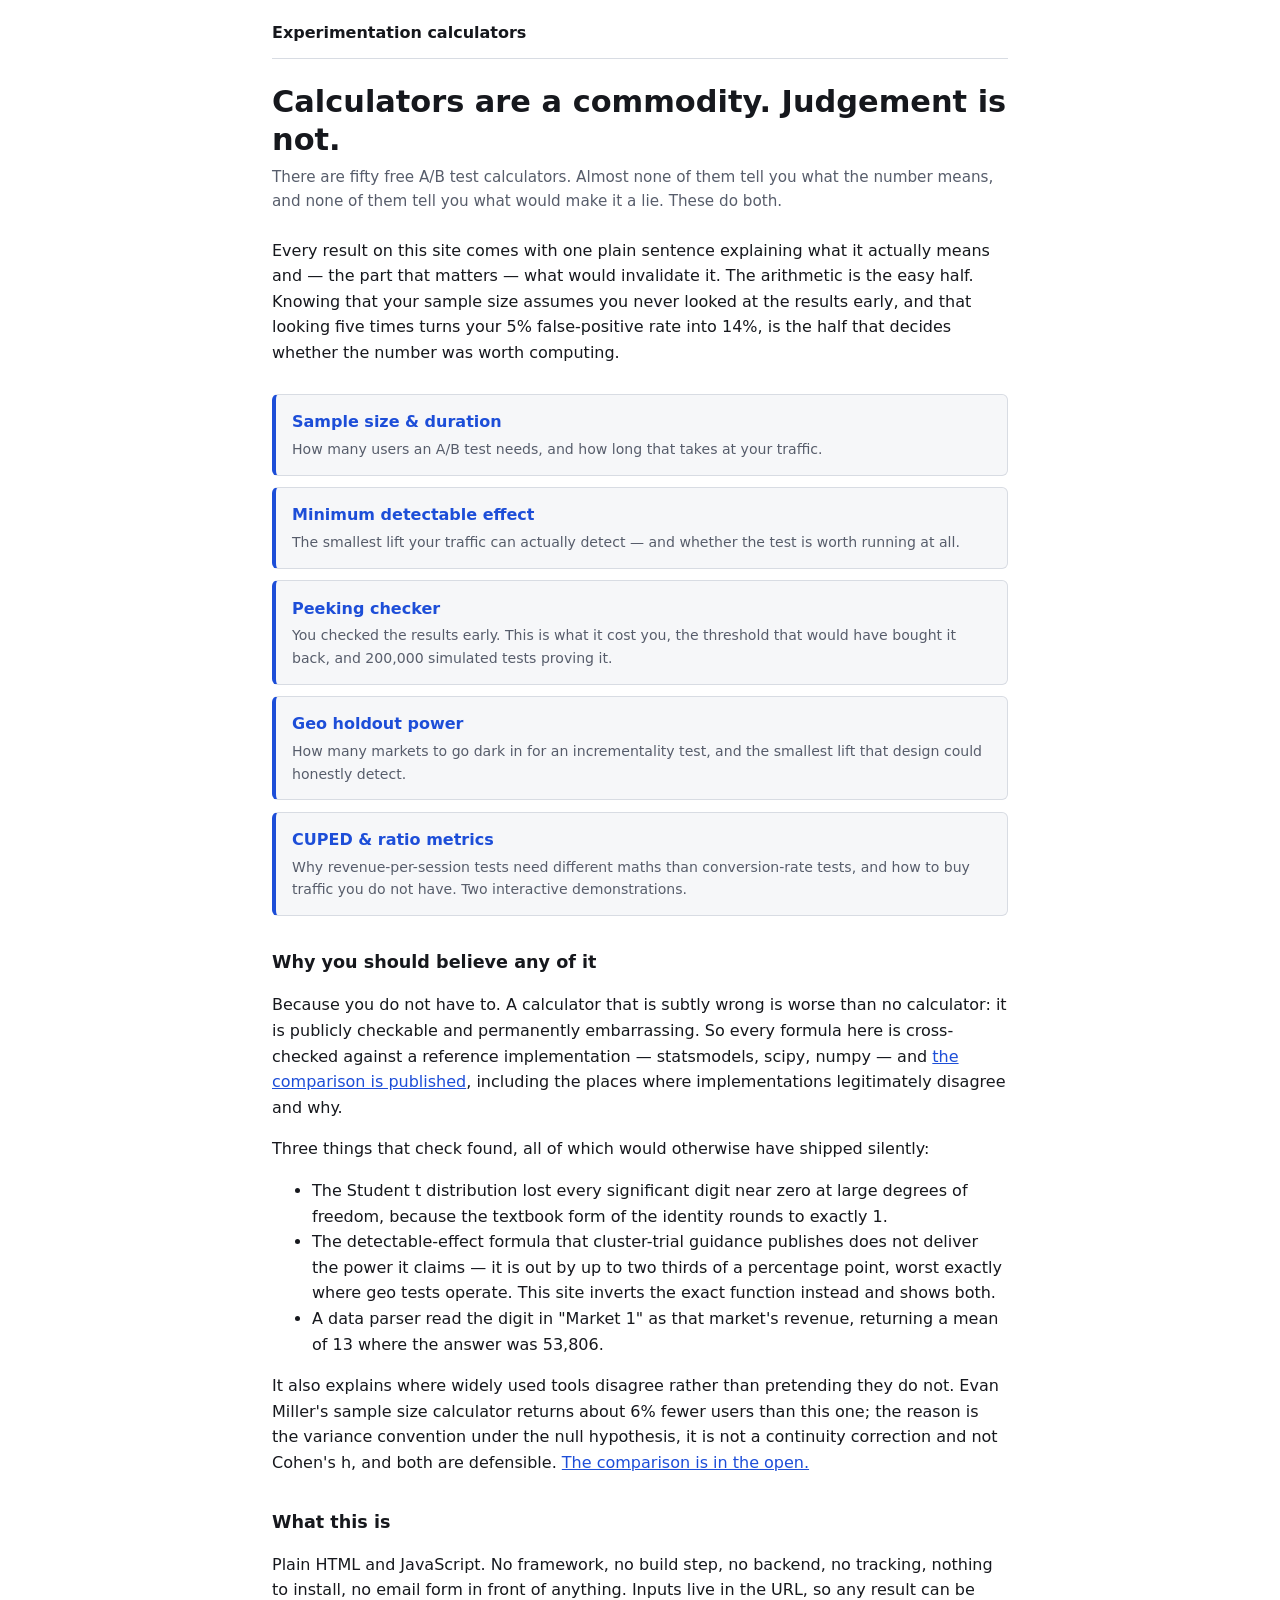
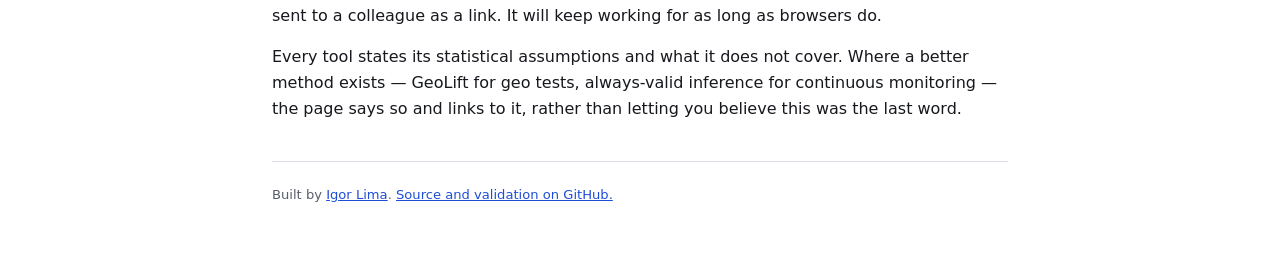
==== index.html @ 3aa063d5 "fix: correct the peeking figure, publish validation as a page, add link metadata Three defects an en" ====
<!DOCTYPE html>
<html lang="en">
<head>
<meta charset="utf-8">
<meta name="viewport" content="width=device-width, initial-scale=1">
<title>Experimentation calculators</title>
<meta name="description" content="Five free calculators for people who run A/B tests, each result paired with the caveat that would invalidate it. Every formula checked against a reference implementation, with the comparison published.">
<link rel="canonical" href="https://igorlima-py.github.io/experiment-calculators/">
<link rel="icon" href="./assets/favicon.svg" type="image/svg+xml">
<meta property="og:type" content="website">
<meta property="og:url" content="https://igorlima-py.github.io/experiment-calculators/">
<meta property="og:title" content="Experimentation calculators">
<meta property="og:description" content="Five free calculators for people who run A/B tests, each result paired with the caveat that would invalidate it. Every formula checked against a reference implementation, with the comparison published.">
<meta property="og:image" content="https://igorlima-py.github.io/experiment-calculators/assets/og/home.png">
<meta property="og:image:width" content="1200">
<meta property="og:image:height" content="630">
<meta name="twitter:card" content="summary_large_image">
<meta name="twitter:title" content="Experimentation calculators">
<meta name="twitter:description" content="Five free calculators for people who run A/B tests, each result paired with the caveat that would invalidate it. Every formula checked against a reference implementation, with the comparison published.">
<meta name="twitter:image" content="https://igorlima-py.github.io/experiment-calculators/assets/og/home.png">
<link rel="stylesheet" href="assets/style.css">
</head>
<body>
<div class="wrap">

<header class="site-header">
  <a class="home" href="index.html">Experimentation calculators</a>
</header>

<main>
  <h1>Calculators are a commodity. Judgement is not.</h1>

  <p class="tool-sub">There are fifty free A/B test calculators. Almost none of
  them tell you what the number means, and none of them tell you what would make
  it a lie. These do both.</p>

  <p>Every result on this site comes with one plain sentence explaining what it
  actually means and — the part that matters — what would invalidate it. The
  arithmetic is the easy half. Knowing that your sample size assumes you never
  looked at the results early, and that looking five times turns your 5%
  false-positive rate into 14%, is the half that decides whether the number was
  worth computing.</p>

  <nav class="tool-list">
    <a class="tool-card" href="tools/sample-size.html">
      <span class="tool-name">Sample size &amp; duration</span>
      <span class="tool-desc">How many users an A/B test needs, and how long
      that takes at your traffic.</span>
    </a>

    <a class="tool-card" href="tools/mde.html">
      <span class="tool-name">Minimum detectable effect</span>
      <span class="tool-desc">The smallest lift your traffic can actually
      detect — and whether the test is worth running at all.</span>
    </a>

    <a class="tool-card" href="tools/peeking.html">
      <span class="tool-name">Peeking checker</span>
      <span class="tool-desc">You checked the results early. This is what it
      cost you, the threshold that would have bought it back, and 200,000
      simulated tests proving it.</span>
    </a>

    <a class="tool-card" href="tools/geo-holdout.html">
      <span class="tool-name">Geo holdout power</span>
      <span class="tool-desc">How many markets to go dark in for an
      incrementality test, and the smallest lift that design could honestly
      detect.</span>
    </a>

    <a class="tool-card" href="tools/cuped.html">
      <span class="tool-name">CUPED &amp; ratio metrics</span>
      <span class="tool-desc">Why revenue-per-session tests need different
      maths than conversion-rate tests, and how to buy traffic you do not
      have. Two interactive demonstrations.</span>
    </a>
  </nav>

  <h2>Why you should believe any of it</h2>

  <p>Because you do not have to. A calculator that is subtly wrong is worse
  than no calculator: it is publicly checkable and permanently embarrassing.
  So every formula here is cross-checked against a reference implementation —
  statsmodels, scipy, numpy — and
  <a href="validation/index.html">the comparison is published</a>, including
  the places where implementations legitimately disagree and why.</p>

  <p>Three things that check found, all of which would otherwise have shipped
  silently:</p>

  <ul>
    <li>The Student t distribution lost every significant digit near zero at
    large degrees of freedom, because the textbook form of the identity rounds
    to exactly 1.</li>
    <li>The detectable-effect formula that cluster-trial guidance publishes does
    not deliver the power it claims — it is out by up to two thirds of a
    percentage point, worst exactly where geo tests operate. This site inverts
    the exact function instead and shows both.</li>
    <li>A data parser read the digit in "Market 1" as that market's revenue,
    returning a mean of 13 where the answer was 53,806.</li>
  </ul>

  <p>It also explains where widely used tools disagree rather than pretending
  they do not. Evan Miller's sample size calculator returns about 6% fewer
  users than this one; the reason is the variance convention under the null
  hypothesis, it is not a continuity correction and not Cohen's h, and both are
  defensible.
  <a href="validation/index.html">The comparison is in the open.</a></p>

  <h2>What this is</h2>

  <p>Plain HTML and JavaScript. No framework, no build step, no backend, no
  tracking, nothing to install, no email form in front of anything. Inputs live
  in the URL, so any result can be sent to a colleague as a link. It will keep
  working for as long as browsers do.</p>

  <p>Every tool states its statistical assumptions and what it does not cover.
  Where a better method exists — GeoLift for geo tests, always-valid inference
  for continuous monitoring — the page says so and links to it, rather than
  letting you believe this was the last word.</p>
</main>

<footer class="site-footer">
  <p>Built by <a href="https://github.com/IgorLima-py">Igor Lima</a>.
  <a href="https://github.com/IgorLima-py/experiment-calculators">Source and
  validation on GitHub.</a></p>
</footer>

</div>
</body>
</html>
---- assets/style.css ----
/*
 * style.css - one stylesheet for the whole suite.
 *
 * Mobile-first: the base rules assume a narrow screen, and the single media
 * query below widens the layout for desktop. This is a utility, not a
 * showpiece - clean and fast beats beautiful.
 */

:root {
  --bg: #ffffff;
  --surface: #f6f7f9;
  --surface-alt: #eceef2;
  --border: #d8dce3;
  --text: #16181d;
  --text-soft: #575d6b;
  --accent: #1d4ed8;
  --accent-soft: #eef2ff;
  --judgement-bg: #fff8e6;
  --judgement-border: #e0a800;
  --warn-bg: #fdecea;
  --warn-border: #c62828;
  --ok: #1b7a3d;
  --mono: ui-monospace, SFMono-Regular, "SF Mono", Menlo, Consolas, monospace;
}

@media (prefers-color-scheme: dark) {
  :root {
    --bg: #14161a;
    --surface: #1c1f25;
    --surface-alt: #23272f;
    --border: #333944;
    --text: #e9ecf1;
    --text-soft: #a2aab8;
    --accent: #7da2ff;
    --accent-soft: #1b2440;
    --judgement-bg: #2b2515;
    --judgement-border: #b98900;
    --warn-bg: #2e1a19;
    --warn-border: #e57373;
    --ok: #6fcf8f;
  }
}

* { box-sizing: border-box; }

body {
  margin: 0;
  padding: 0 1rem 3rem;
  background: var(--bg);
  color: var(--text);
  font: 16px/1.6 system-ui, -apple-system, "Segoe UI", Roboto, sans-serif;
  -webkit-text-size-adjust: 100%;
}

.wrap { max-width: 46rem; margin: 0 auto; }

a { color: var(--accent); }
a:hover { text-decoration: none; }

/* ---------- header ---------- */

.site-header {
  padding: 1.25rem 0 0.75rem;
  border-bottom: 1px solid var(--border);
  margin-bottom: 1.5rem;
}

.site-header .home {
  font-weight: 600;
  text-decoration: none;
  color: var(--text);
}

.site-nav {
  margin-top: 0.6rem;
  display: flex;
  flex-wrap: wrap;
  gap: 0.4rem 0.9rem;
  font-size: 0.85rem;
}

.site-nav a { color: var(--text-soft); text-decoration: none; }
.site-nav a:hover,
.site-nav a[aria-current="page"] { color: var(--accent); }

/* ---------- headings ---------- */

h1 { font-size: 1.5rem; line-height: 1.25; margin: 0 0 0.4rem; }
h2 { font-size: 1.1rem; margin: 2rem 0 0.6rem; }
h3 { font-size: 0.95rem; margin: 1.4rem 0 0.4rem; }

.tool-sub {
  margin: 0 0 1.5rem;
  color: var(--text-soft);
  font-size: 0.95rem;
}

/* ---------- inputs ---------- */

.fields {
  display: grid;
  gap: 0.9rem;
  padding: 1rem;
  background: var(--surface);
  border: 1px solid var(--border);
  border-radius: 8px;
}

.field { display: flex; flex-direction: column; gap: 0.3rem; }

.field label { font-size: 0.85rem; font-weight: 600; }

.field .hint { font-size: 0.75rem; color: var(--text-soft); font-weight: 400; }

.field input,
.field select,
textarea {
  font: inherit;
  font-variant-numeric: tabular-nums;
  padding: 0.55rem 0.6rem;
  color: var(--text);
  background: var(--bg);
  border: 1px solid var(--border);
  border-radius: 6px;
  width: 100%;
}

.field input:focus,
.field select:focus,
textarea:focus {
  outline: 2px solid var(--accent);
  outline-offset: 1px;
}

.field-inline {
  display: flex;
  align-items: center;
  gap: 0.5rem;
  flex-direction: row;
}

.field-inline input[type="checkbox"] { width: auto; margin: 0; }
.field-inline label { font-weight: 400; }

/* ---------- results ---------- */

.results { margin: 1.5rem 0; }

.result-main {
  padding: 1.1rem 1rem;
  background: var(--accent-soft);
  border: 1px solid var(--border);
  border-radius: 8px;
  text-align: center;
}

.result-value {
  display: block;
  font-size: 2.4rem;
  line-height: 1.1;
  font-weight: 700;
  font-variant-numeric: tabular-nums;
  overflow-wrap: anywhere;
}

.result-label {
  display: block;
  margin-top: 0.25rem;
  font-size: 0.85rem;
  color: var(--text-soft);
}

.result-grid {
  display: grid;
  gap: 0.6rem;
  margin-top: 0.6rem;
}

.result-cell {
  padding: 0.7rem 0.8rem;
  background: var(--surface);
  border: 1px solid var(--border);
  border-radius: 6px;
  text-align: center;
}

.result-cell .result-value { font-size: 1.4rem; }

/* ---------- the judgement sentence: the actual product ---------- */

.judgement {
  margin: 1.25rem 0;
  padding: 0.9rem 1rem;
  background: var(--judgement-bg);
  border-left: 4px solid var(--judgement-border);
  border-radius: 0 6px 6px 0;
  font-size: 0.95rem;
}

.judgement strong { display: block; margin-bottom: 0.25rem; }

.warn {
  margin: 1rem 0;
  padding: 0.8rem 1rem;
  background: var(--warn-bg);
  border-left: 4px solid var(--warn-border);
  border-radius: 0 6px 6px 0;
  font-size: 0.9rem;
}

.warn:empty { display: none; }

/* ---------- honesty box ---------- */

.honesty {
  margin: 1.5rem 0;
  padding: 0.8rem 1rem;
  background: var(--surface);
  border: 1px solid var(--border);
  border-radius: 8px;
  font-size: 0.88rem;
}

.honesty summary { cursor: pointer; font-weight: 600; }
.honesty ul { margin: 0.7rem 0 0; padding-left: 1.1rem; }
.honesty li { margin-bottom: 0.4rem; }
.honesty p:last-child { margin-bottom: 0; }

/* ---------- share ---------- */

.share {
  display: flex;
  align-items: center;
  gap: 0.7rem;
  flex-wrap: wrap;
  margin: 1.25rem 0;
}

.btn {
  font: inherit;
  font-size: 0.85rem;
  padding: 0.45rem 0.9rem;
  color: var(--text);
  background: var(--surface-alt);
  border: 1px solid var(--border);
  border-radius: 6px;
  cursor: pointer;
}

.btn:hover { border-color: var(--accent); }
.btn.is-copied { color: var(--ok); border-color: var(--ok); }

.share .note { font-size: 0.8rem; color: var(--text-soft); }

/* ---------- landing page tool list ---------- */

.tool-list {
  display: grid;
  gap: 0.7rem;
  margin: 1.75rem 0;
}

.tool-card {
  display: block;
  padding: 0.9rem 1rem;
  background: var(--surface);
  border: 1px solid var(--border);
  border-left: 4px solid var(--accent);
  border-radius: 6px;
  text-decoration: none;
  color: var(--text);
}

.tool-card:hover { border-color: var(--accent); background: var(--surface-alt); }

.tool-name {
  display: block;
  font-weight: 700;
  margin-bottom: 0.2rem;
  color: var(--accent);
}

.tool-desc { display: block; font-size: 0.88rem; color: var(--text-soft); }

/* ---------- live simulation ---------- */

.sim {
  margin: 1.25rem 0;
  padding: 1rem;
  background: var(--surface);
  border: 1px solid var(--border);
  border-radius: 8px;
}

.sim-row { margin-bottom: 0.9rem; }

.sim-head {
  display: flex;
  justify-content: space-between;
  align-items: baseline;
  gap: 0.75rem;
  margin-bottom: 0.3rem;
  font-size: 0.85rem;
}

.sim-figure {
  font-weight: 700;
  font-variant-numeric: tabular-nums;
  white-space: nowrap;
}

.sim-track {
  height: 0.85rem;
  background: var(--surface-alt);
  border-radius: 999px;
  overflow: hidden;
}

.sim-bar {
  height: 100%;
  width: 0;
  border-radius: 999px;
  transition: width 120ms linear;
}

.sim-bar-bad { background: var(--warn-border); }
.sim-bar-good { background: var(--ok); }
.sim-bar-truth { background: var(--text-soft); }

.control { margin-bottom: 1rem; }

.control label {
  display: block;
  font-size: 0.85rem;
  font-weight: 600;
  margin-bottom: 0.4rem;
}

.control input[type="range"] {
  width: 100%;
  accent-color: var(--accent);
  vertical-align: middle;
}

.control output {
  display: inline-block;
  margin-top: 0.2rem;
  font-variant-numeric: tabular-nums;
  font-weight: 700;
}

.sim-status {
  margin: 0.9rem 0;
  font-size: 0.82rem;
  color: var(--text-soft);
  min-height: 2.4em;
}

/* ---------- figures ---------- */

figure { margin: 1.25rem 0; }
figure svg { display: block; width: 100%; height: auto; }
figcaption { margin-top: 0.4rem; font-size: 0.8rem; color: var(--text-soft); }

table {
  width: 100%;
  border-collapse: collapse;
  font-size: 0.85rem;
  font-variant-numeric: tabular-nums;
}

.table-scroll { overflow-x: auto; }

th, td {
  padding: 0.4rem 0.5rem;
  border-bottom: 1px solid var(--border);
  text-align: right;
}

th:first-child, td:first-child { text-align: left; }
th { font-weight: 600; color: var(--text-soft); }

/* Explicit alignment from the source Markdown, on the generated validation
 * page, where it overrides the first-column-left default above. */
.ta-left { text-align: left; }
.ta-right { text-align: right; }
.ta-center { text-align: center; }

/* ---------- generated validation page ---------- */

.prose h2 { margin-top: 2.5rem; }

.prose pre {
  overflow-x: auto;
  padding: 0.8rem 1rem;
  background: var(--surface);
  border: 1px solid var(--border);
  border-radius: 6px;
  font-size: 0.85rem;
  line-height: 1.5;
}

.prose pre code { font-size: inherit; overflow-wrap: normal; }

.prose hr {
  height: 0;
  margin: 2rem 0;
  border: 0;
  border-top: 1px solid var(--border);
}

.toc {
  margin: 1.5rem 0 2rem;
  padding: 0.9rem 1rem;
  background: var(--surface);
  border: 1px solid var(--border);
  border-radius: 8px;
  font-size: 0.9rem;
}

.toc-title {
  margin: 0 0 0.5rem;
  font-weight: 600;
  font-size: 0.85rem;
  color: var(--text-soft);
}

.toc ol { margin: 0; padding-left: 1.2rem; }
.toc li { margin-bottom: 0.25rem; }

/* Fully-qualified reference-implementation names are long enough to push the
 * page sideways on a phone, so they wrap rather than overflow. */
code {
  font-family: var(--mono);
  font-size: 0.9em;
  overflow-wrap: anywhere;
}

/* ---------- footer ---------- */

.site-footer {
  margin-top: 2.5rem;
  padding-top: 1rem;
  border-top: 1px solid var(--border);
  font-size: 0.82rem;
  color: var(--text-soft);
}

.site-footer p { margin: 0.35rem 0; }

/* ---------- desktop ---------- */

@media (min-width: 40rem) {
  body { padding: 0 1.5rem 4rem; }
  h1 { font-size: 1.9rem; }
  .fields { grid-template-columns: 1fr 1fr; gap: 1rem 1.25rem; padding: 1.25rem; }
  .fields .field-span { grid-column: 1 / -1; }
  .result-value { font-size: 3rem; }
  .result-grid { grid-template-columns: repeat(3, 1fr); }
}

@media (prefers-reduced-motion: reduce) {
  * { transition: none !important; animation: none !important; }
}
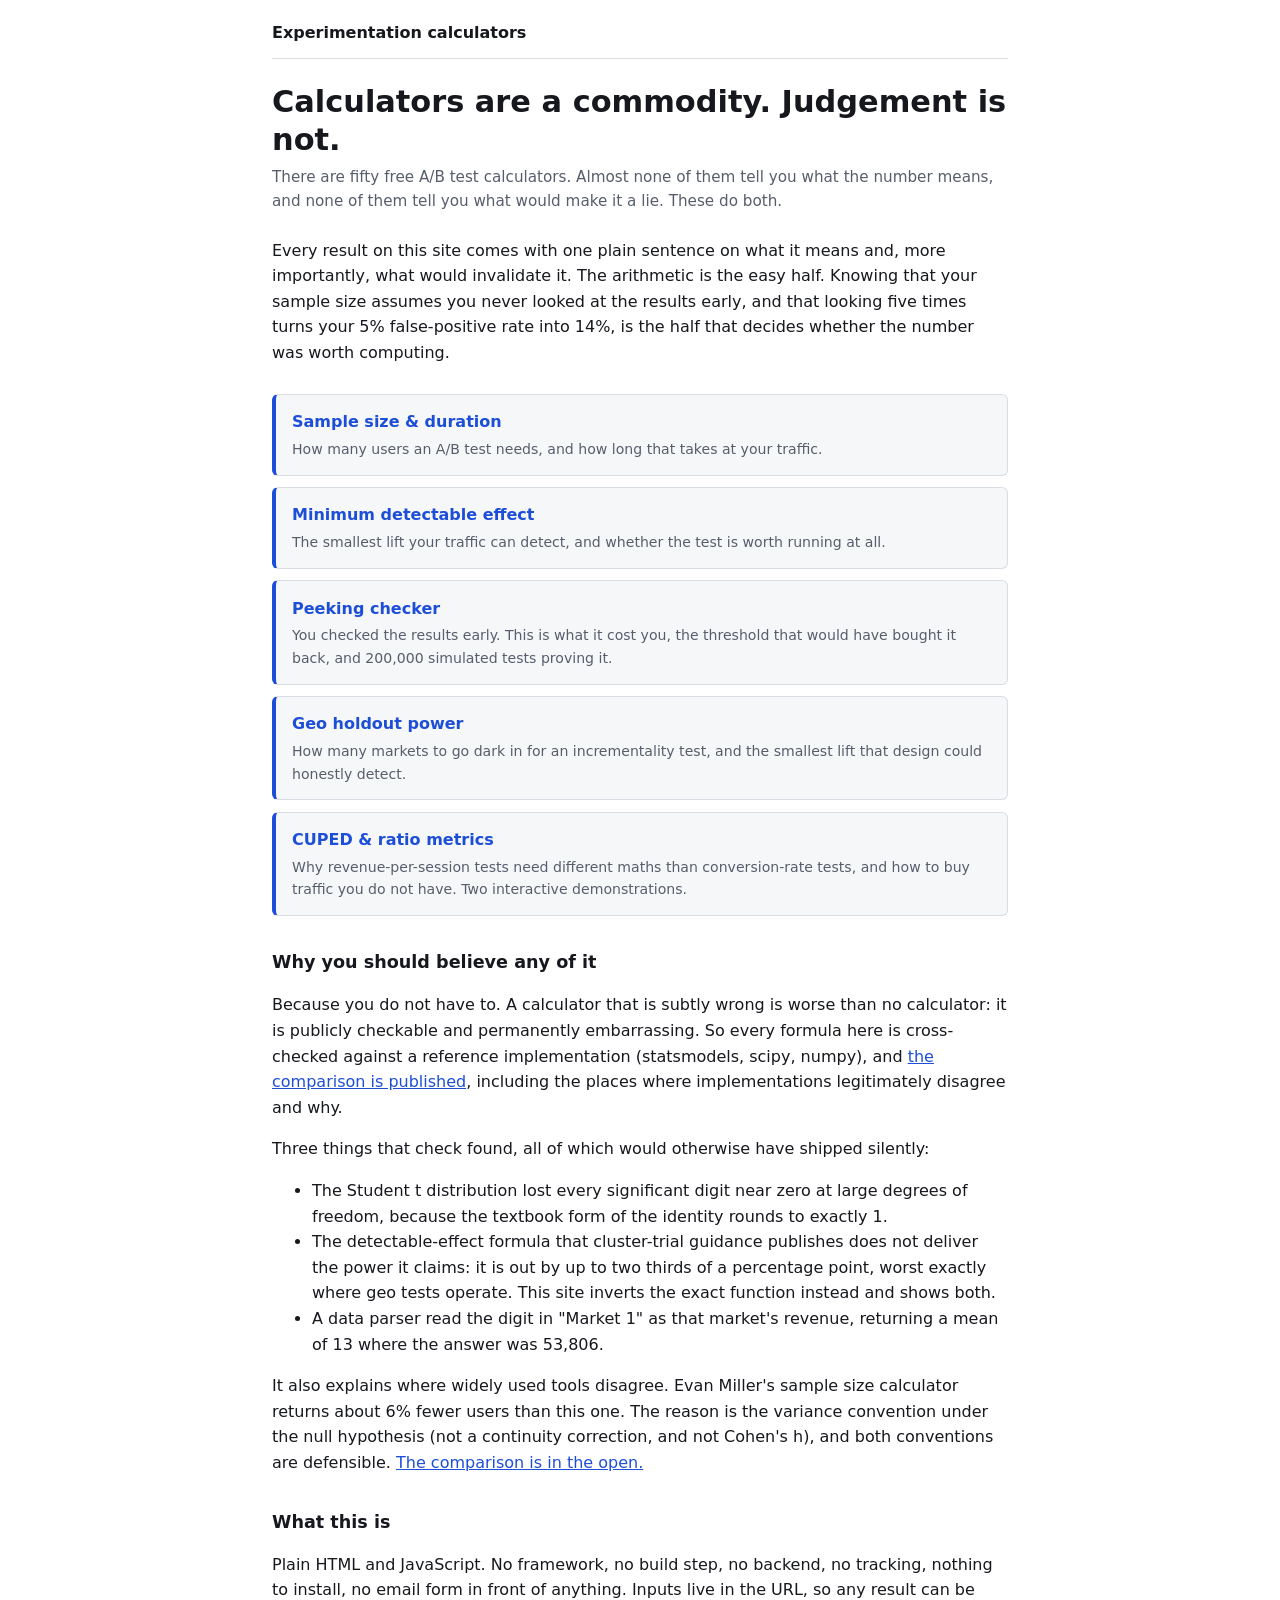
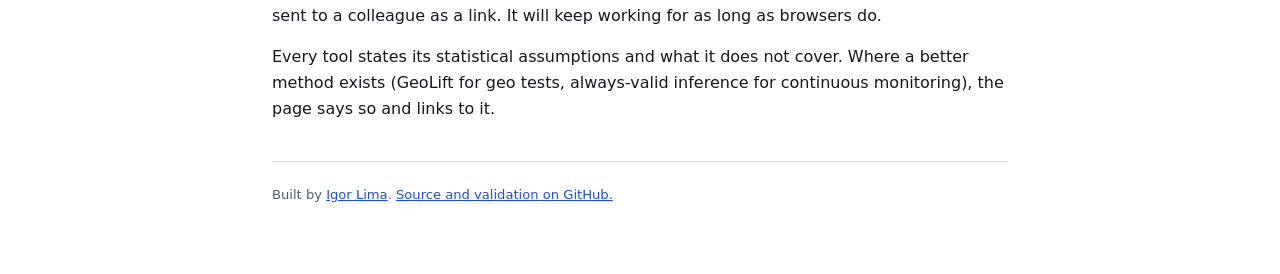
==== commit 90811bc8: "copy: plainer punctuation and fewer filler words across the public pages Em dashes used as connector" ====
--- a/index.html
+++ b/index.html
@@ -34,8 +34,8 @@
   them tell you what the number means, and none of them tell you what would make
   it a lie. These do both.</p>
 
-  <p>Every result on this site comes with one plain sentence explaining what it
-  actually means and — the part that matters — what would invalidate it. The
+  <p>Every result on this site comes with one plain sentence on what it means
+  and, more importantly, what would invalidate it. The
   arithmetic is the easy half. Knowing that your sample size assumes you never
   looked at the results early, and that looking five times turns your 5%
   false-positive rate into 14%, is the half that decides whether the number was
@@ -50,8 +50,8 @@
 
     <a class="tool-card" href="tools/mde.html">
       <span class="tool-name">Minimum detectable effect</span>
-      <span class="tool-desc">The smallest lift your traffic can actually
-      detect — and whether the test is worth running at all.</span>
+      <span class="tool-desc">The smallest lift your traffic can detect,
+      and whether the test is worth running at all.</span>
     </a>
 
     <a class="tool-card" href="tools/peeking.html">
@@ -80,8 +80,8 @@
 
   <p>Because you do not have to. A calculator that is subtly wrong is worse
   than no calculator: it is publicly checkable and permanently embarrassing.
-  So every formula here is cross-checked against a reference implementation —
-  statsmodels, scipy, numpy — and
+  So every formula here is cross-checked against a reference implementation
+  (statsmodels, scipy, numpy), and
   <a href="validation/index.html">the comparison is published</a>, including
   the places where implementations legitimately disagree and why.</p>
 
@@ -93,18 +93,17 @@
     large degrees of freedom, because the textbook form of the identity rounds
     to exactly 1.</li>
     <li>The detectable-effect formula that cluster-trial guidance publishes does
-    not deliver the power it claims — it is out by up to two thirds of a
+    not deliver the power it claims: it is out by up to two thirds of a
     percentage point, worst exactly where geo tests operate. This site inverts
     the exact function instead and shows both.</li>
     <li>A data parser read the digit in "Market 1" as that market's revenue,
     returning a mean of 13 where the answer was 53,806.</li>
   </ul>
 
-  <p>It also explains where widely used tools disagree rather than pretending
-  they do not. Evan Miller's sample size calculator returns about 6% fewer
-  users than this one; the reason is the variance convention under the null
-  hypothesis, it is not a continuity correction and not Cohen's h, and both are
-  defensible.
+  <p>It also explains where widely used tools disagree. Evan Miller's sample
+  size calculator returns about 6% fewer users than this one. The reason is the
+  variance convention under the null hypothesis (not a continuity correction,
+  and not Cohen's h), and both conventions are defensible.
   <a href="validation/index.html">The comparison is in the open.</a></p>
 
   <h2>What this is</h2>
@@ -115,9 +114,8 @@
   working for as long as browsers do.</p>
 
   <p>Every tool states its statistical assumptions and what it does not cover.
-  Where a better method exists — GeoLift for geo tests, always-valid inference
-  for continuous monitoring — the page says so and links to it, rather than
-  letting you believe this was the last word.</p>
+  Where a better method exists (GeoLift for geo tests, always-valid inference
+  for continuous monitoring), the page says so and links to it.</p>
 </main>
 
 <footer class="site-footer">
--- a/assets/style.css
+++ b/assets/style.css
@@ -79,7 +79,16 @@
   font-size: 0.85rem;
 }
 
-.site-nav a { color: var(--text-soft); text-decoration: none; }
+/* WCAG 2.2 (2.5.8) asks for 24px of target on anything that is not a link
+ * inline in a sentence. The labels alone come out at 22 on a phone, and this
+ * is the primary navigation, so the box is grown rather than the type. */
+.site-nav a {
+  color: var(--text-soft);
+  text-decoration: none;
+  display: inline-flex;
+  align-items: center;
+  min-height: 28px;
+}
 .site-nav a:hover,
 .site-nav a[aria-current="page"] { color: var(--accent); }
 
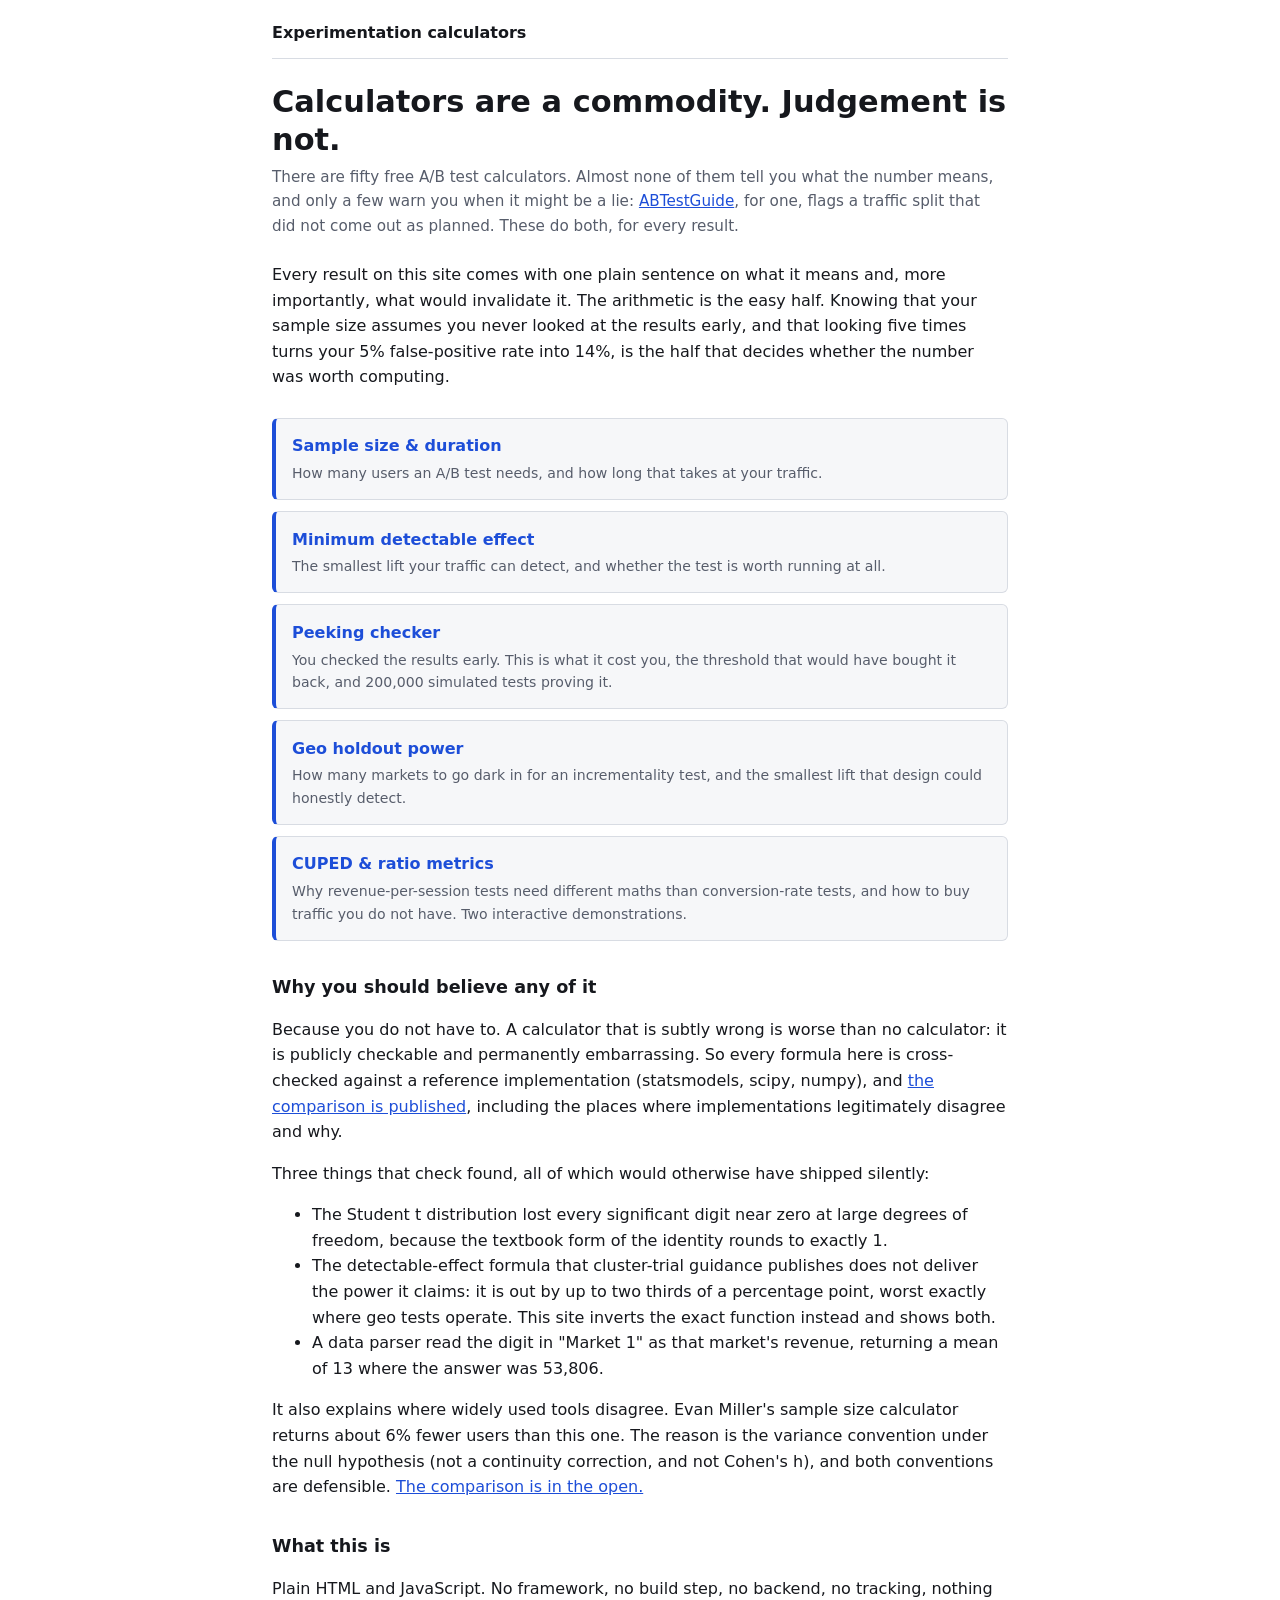
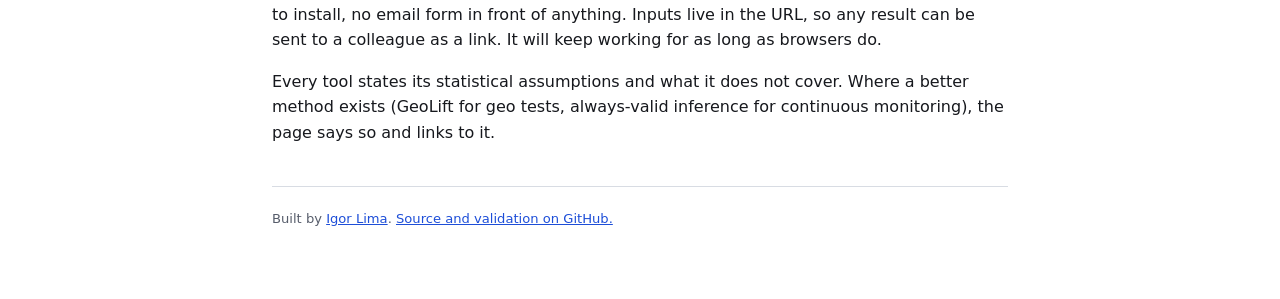
==== commit 507dc801: "copy: four calculators and an explainer; only a few tools warn you, not none The home page, README, " ====
--- a/index.html
+++ b/index.html
@@ -4,19 +4,19 @@
 <meta charset="utf-8">
 <meta name="viewport" content="width=device-width, initial-scale=1">
 <title>Experimentation calculators</title>
-<meta name="description" content="Five free calculators for people who run A/B tests, each result paired with the caveat that would invalidate it. Every formula checked against a reference implementation, with the comparison published.">
+<meta name="description" content="Four free calculators and an interactive explainer for people who run A/B tests, each result paired with the caveat that would invalidate it. Every formula checked against a reference implementation, with the comparison published.">
 <link rel="canonical" href="https://igorlima-py.github.io/experiment-calculators/">
 <link rel="icon" href="./assets/favicon.svg" type="image/svg+xml">
 <meta property="og:type" content="website">
 <meta property="og:url" content="https://igorlima-py.github.io/experiment-calculators/">
 <meta property="og:title" content="Experimentation calculators">
-<meta property="og:description" content="Five free calculators for people who run A/B tests, each result paired with the caveat that would invalidate it. Every formula checked against a reference implementation, with the comparison published.">
+<meta property="og:description" content="Four free calculators and an interactive explainer for people who run A/B tests, each result paired with the caveat that would invalidate it. Every formula checked against a reference implementation, with the comparison published.">
 <meta property="og:image" content="https://igorlima-py.github.io/experiment-calculators/assets/og/home.png">
 <meta property="og:image:width" content="1200">
 <meta property="og:image:height" content="630">
 <meta name="twitter:card" content="summary_large_image">
 <meta name="twitter:title" content="Experimentation calculators">
-<meta name="twitter:description" content="Five free calculators for people who run A/B tests, each result paired with the caveat that would invalidate it. Every formula checked against a reference implementation, with the comparison published.">
+<meta name="twitter:description" content="Four free calculators and an interactive explainer for people who run A/B tests, each result paired with the caveat that would invalidate it. Every formula checked against a reference implementation, with the comparison published.">
 <meta name="twitter:image" content="https://igorlima-py.github.io/experiment-calculators/assets/og/home.png">
 <link rel="stylesheet" href="assets/style.css">
 </head>
@@ -31,8 +31,10 @@
   <h1>Calculators are a commodity. Judgement is not.</h1>
 
   <p class="tool-sub">There are fifty free A/B test calculators. Almost none of
-  them tell you what the number means, and none of them tell you what would make
-  it a lie. These do both.</p>
+  them tell you what the number means, and only a few warn you when it might be
+  a lie: <a href="https://abtestguide.com/calc/">ABTestGuide</a>, for one, flags
+  a traffic split that did not come out as planned. These do both, for every
+  result.</p>
 
   <p>Every result on this site comes with one plain sentence on what it means
   and, more importantly, what would invalidate it. The
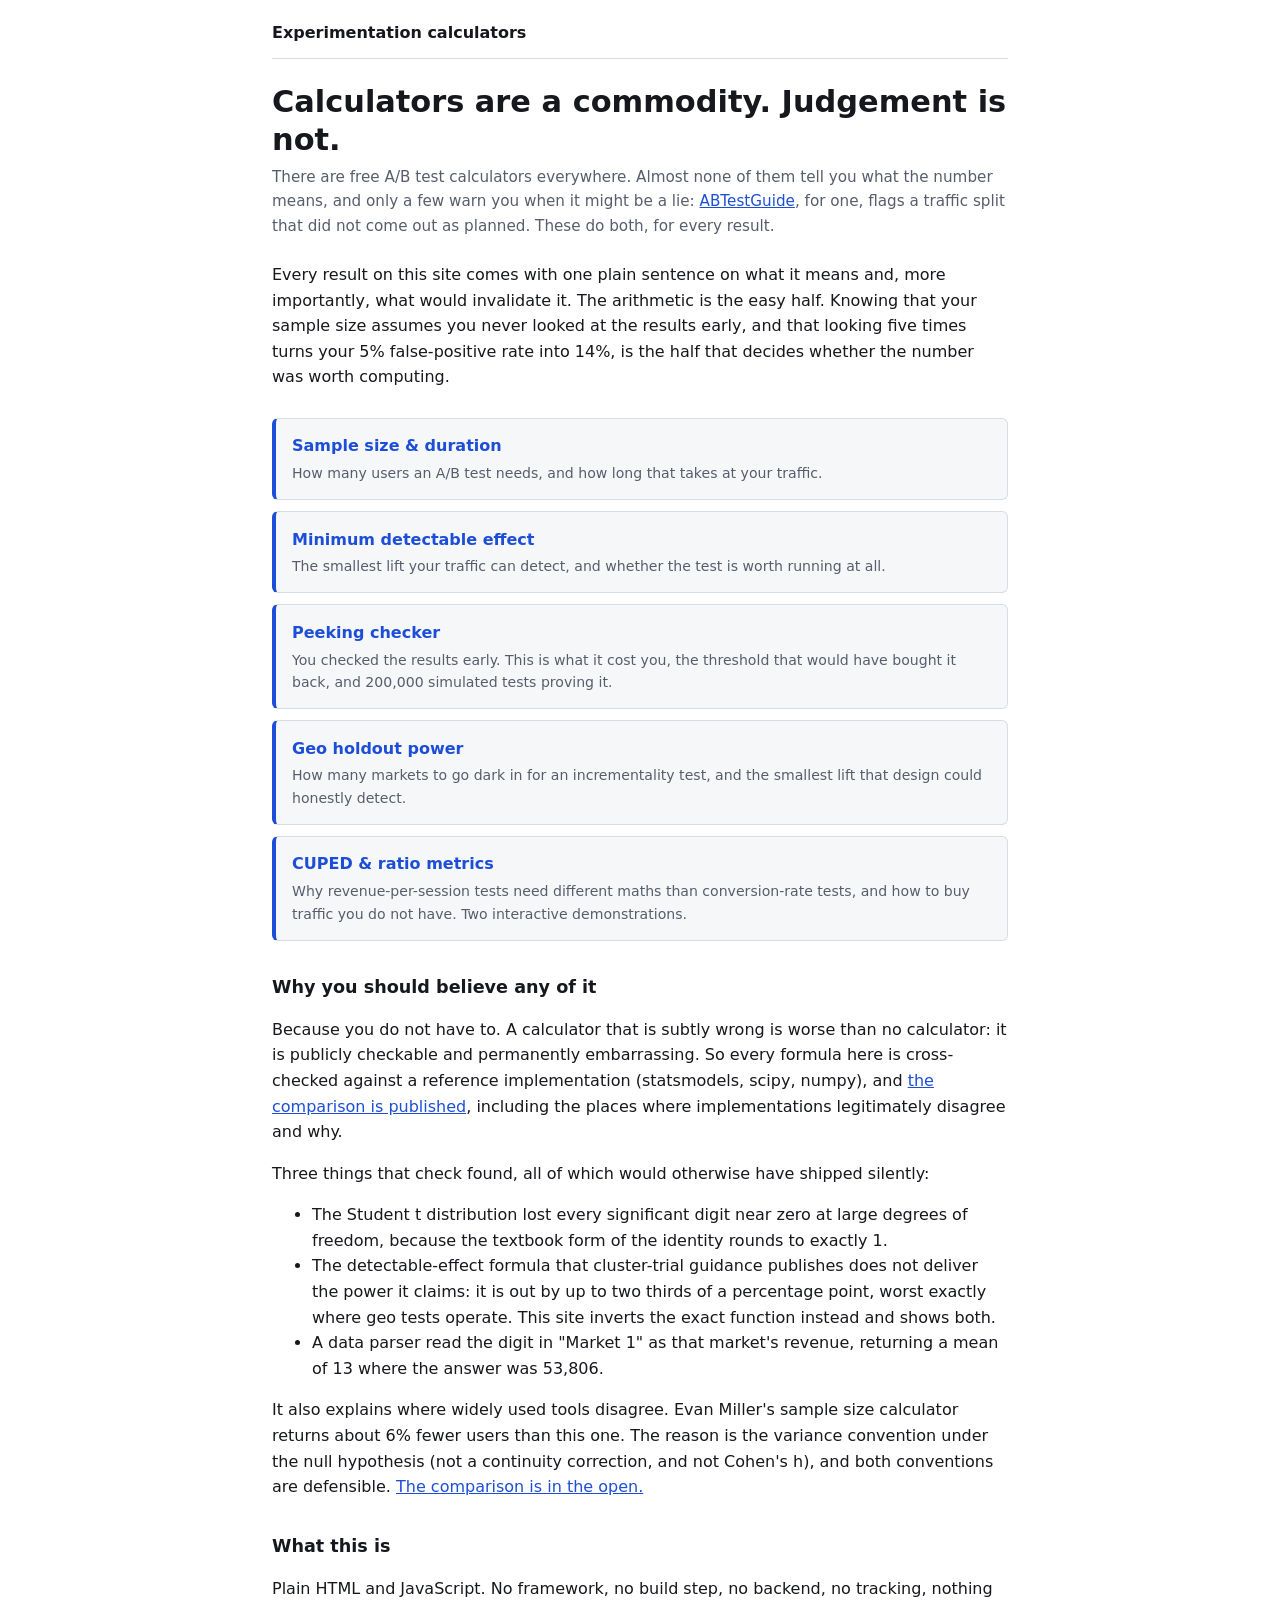
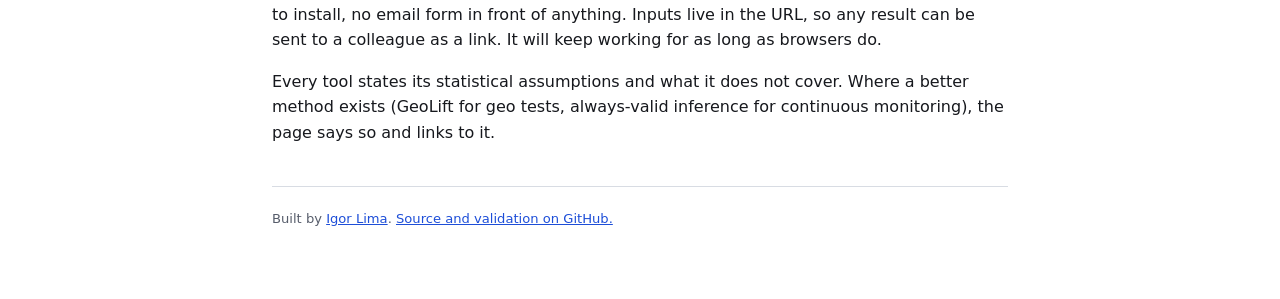
==== commit b9331f5f: "copy: drop the unsourced 'fifty' calculators; fix the statsmodels version in a docstring Co-Authored" ====
--- a/index.html
+++ b/index.html
@@ -30,7 +30,7 @@
 <main>
   <h1>Calculators are a commodity. Judgement is not.</h1>
 
-  <p class="tool-sub">There are fifty free A/B test calculators. Almost none of
+  <p class="tool-sub">There are free A/B test calculators everywhere. Almost none of
   them tell you what the number means, and only a few warn you when it might be
   a lie: <a href="https://abtestguide.com/calc/">ABTestGuide</a>, for one, flags
   a traffic split that did not come out as planned. These do both, for every
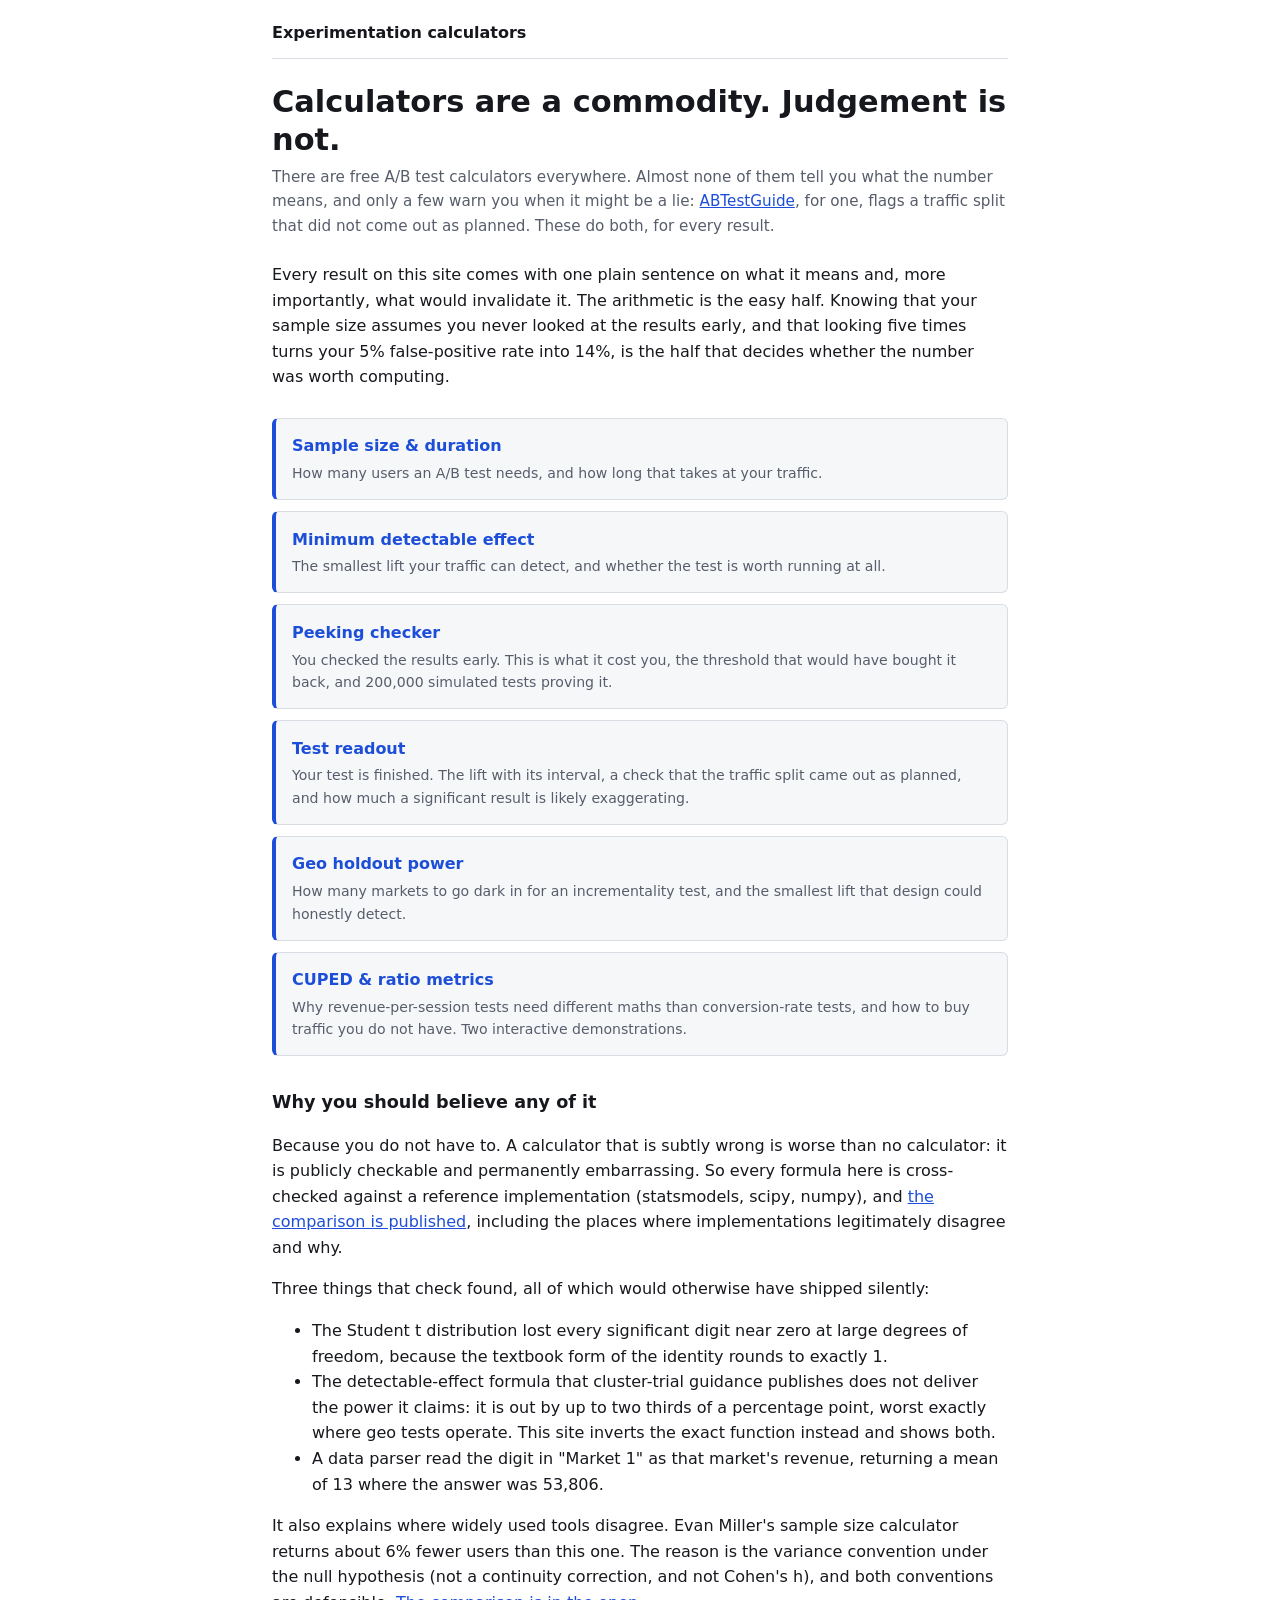
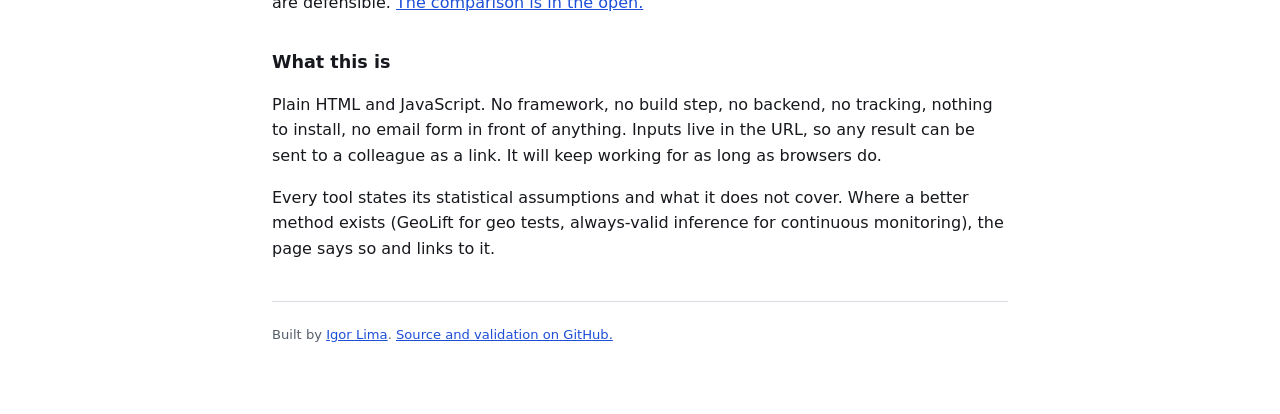
==== commit 08244b3c: "feat: the readout linked from every page, in CI and on the bateria line; Phase 6 in RESULTS Five fre" ====
--- a/index.html
+++ b/index.html
@@ -4,19 +4,20 @@
 <meta charset="utf-8">
 <meta name="viewport" content="width=device-width, initial-scale=1">
 <title>Experimentation calculators</title>
-<meta name="description" content="Four free calculators and an interactive explainer for people who run A/B tests, each result paired with the caveat that would invalidate it. Every formula checked against a reference implementation, with the comparison published.">
+<meta name="description" content="Five free calculators and an interactive explainer for people who run A/B tests, each result paired with the caveat that would invalidate it. Every formula checked against a reference implementation, with the comparison published.">
 <link rel="canonical" href="https://igorlima-py.github.io/experiment-calculators/">
+<meta name="google-site-verification" content="BN1Gqd5OLsngFtp67WFG3sUhUdgl2p_uhmdGgtcc8iY">
 <link rel="icon" href="./assets/favicon.svg" type="image/svg+xml">
 <meta property="og:type" content="website">
 <meta property="og:url" content="https://igorlima-py.github.io/experiment-calculators/">
 <meta property="og:title" content="Experimentation calculators">
-<meta property="og:description" content="Four free calculators and an interactive explainer for people who run A/B tests, each result paired with the caveat that would invalidate it. Every formula checked against a reference implementation, with the comparison published.">
+<meta property="og:description" content="Five free calculators and an interactive explainer for people who run A/B tests, each result paired with the caveat that would invalidate it. Every formula checked against a reference implementation, with the comparison published.">
 <meta property="og:image" content="https://igorlima-py.github.io/experiment-calculators/assets/og/home.png">
 <meta property="og:image:width" content="1200">
 <meta property="og:image:height" content="630">
 <meta name="twitter:card" content="summary_large_image">
 <meta name="twitter:title" content="Experimentation calculators">
-<meta name="twitter:description" content="Four free calculators and an interactive explainer for people who run A/B tests, each result paired with the caveat that would invalidate it. Every formula checked against a reference implementation, with the comparison published.">
+<meta name="twitter:description" content="Five free calculators and an interactive explainer for people who run A/B tests, each result paired with the caveat that would invalidate it. Every formula checked against a reference implementation, with the comparison published.">
 <meta name="twitter:image" content="https://igorlima-py.github.io/experiment-calculators/assets/og/home.png">
 <link rel="stylesheet" href="assets/style.css">
 </head>
@@ -61,6 +62,13 @@
       <span class="tool-desc">You checked the results early. This is what it
       cost you, the threshold that would have bought it back, and 200,000
       simulated tests proving it.</span>
+    </a>
+
+    <a class="tool-card" href="tools/readout.html">
+      <span class="tool-name">Test readout</span>
+      <span class="tool-desc">Your test is finished. The lift with its
+      interval, a check that the traffic split came out as planned, and how
+      much a significant result is likely exaggerating.</span>
     </a>
 
     <a class="tool-card" href="tools/geo-holdout.html">
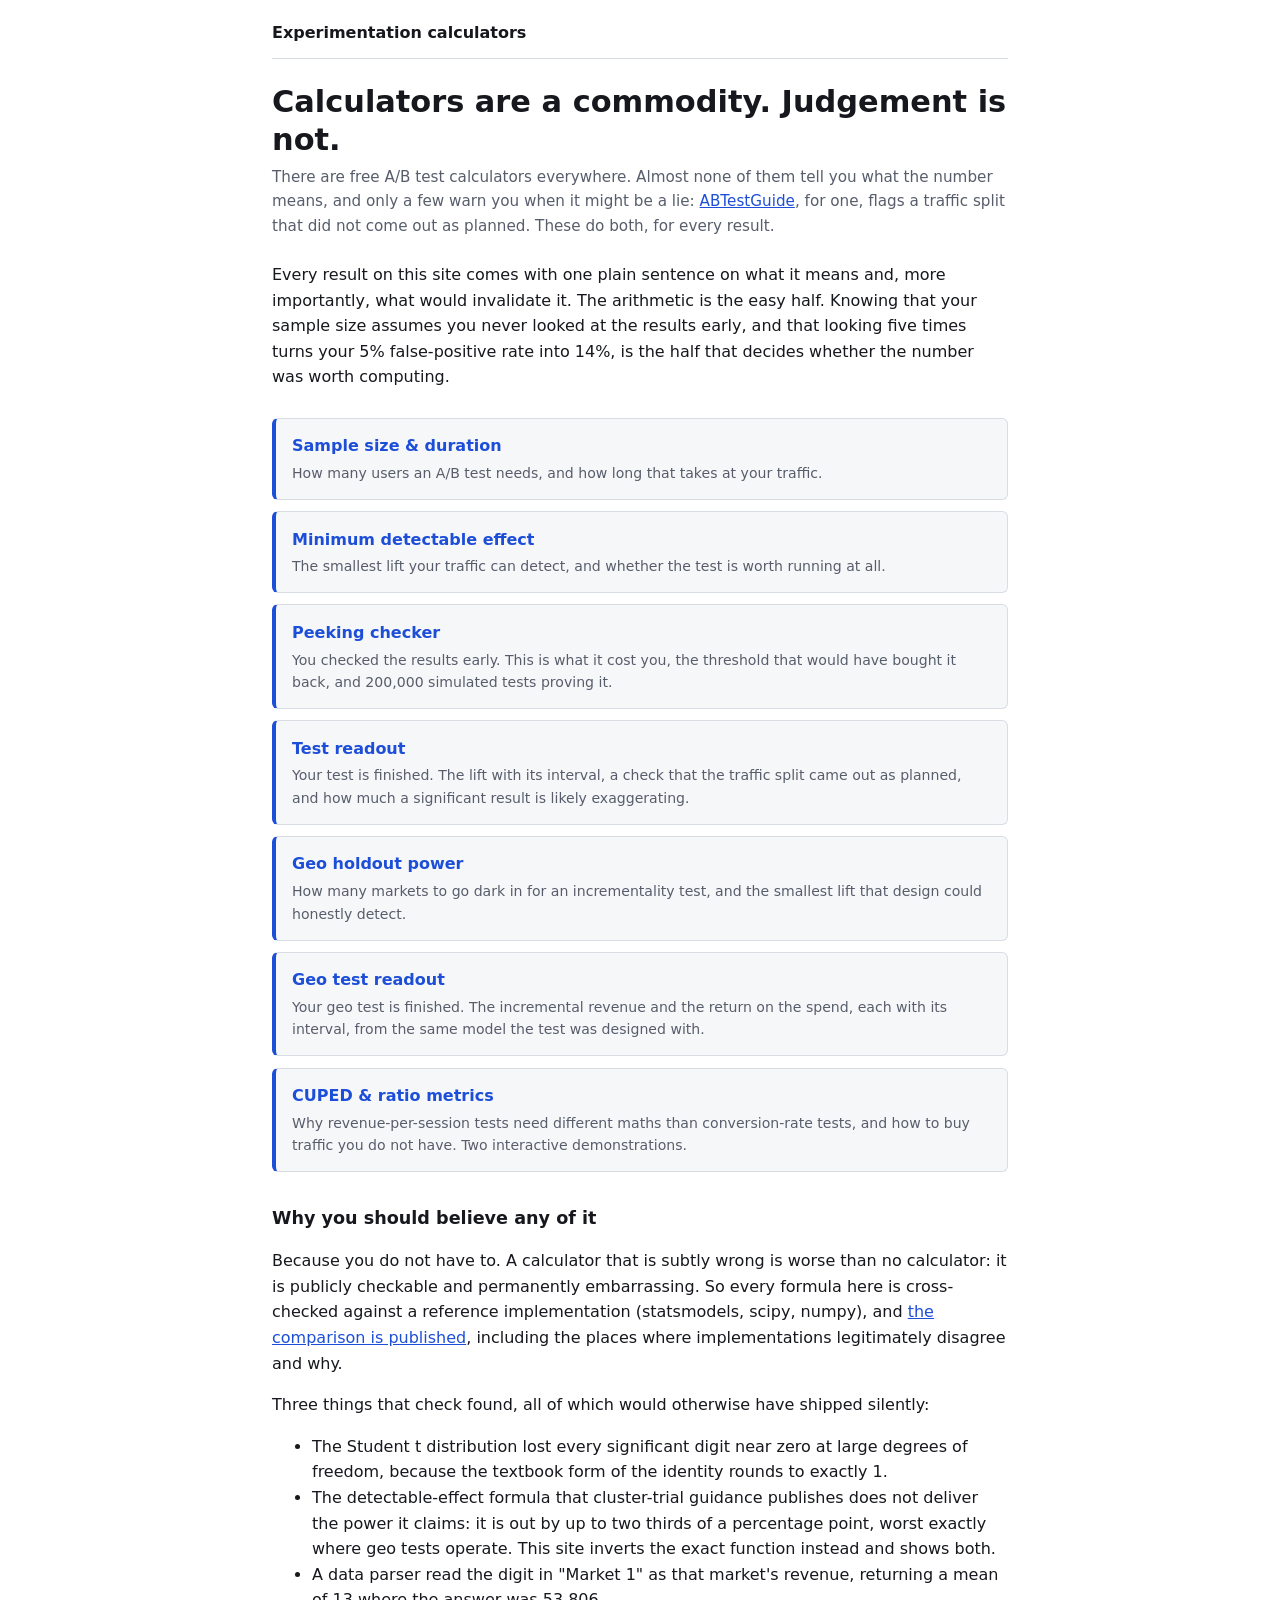
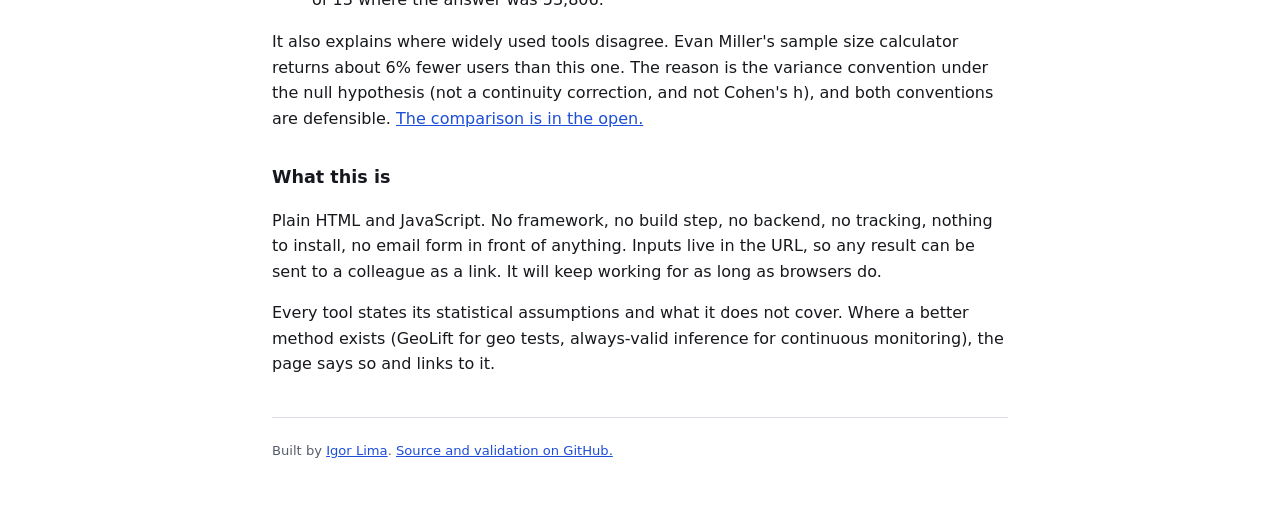
==== commit 1591e561: "feat: tools/geo-readout.html, linked both ways with the geo holdout page, in every nav, CI and the b" ====
--- a/index.html
+++ b/index.html
@@ -4,20 +4,20 @@
 <meta charset="utf-8">
 <meta name="viewport" content="width=device-width, initial-scale=1">
 <title>Experimentation calculators</title>
-<meta name="description" content="Five free calculators and an interactive explainer for people who run A/B tests, each result paired with the caveat that would invalidate it. Every formula checked against a reference implementation, with the comparison published.">
+<meta name="description" content="Six free calculators and an interactive explainer for people who run A/B tests, each result paired with the caveat that would invalidate it. Every formula checked against a reference implementation, with the comparison published.">
 <link rel="canonical" href="https://igorlima-py.github.io/experiment-calculators/">
 <meta name="google-site-verification" content="BN1Gqd5OLsngFtp67WFG3sUhUdgl2p_uhmdGgtcc8iY">
 <link rel="icon" href="./assets/favicon.svg" type="image/svg+xml">
 <meta property="og:type" content="website">
 <meta property="og:url" content="https://igorlima-py.github.io/experiment-calculators/">
 <meta property="og:title" content="Experimentation calculators">
-<meta property="og:description" content="Five free calculators and an interactive explainer for people who run A/B tests, each result paired with the caveat that would invalidate it. Every formula checked against a reference implementation, with the comparison published.">
+<meta property="og:description" content="Six free calculators and an interactive explainer for people who run A/B tests, each result paired with the caveat that would invalidate it. Every formula checked against a reference implementation, with the comparison published.">
 <meta property="og:image" content="https://igorlima-py.github.io/experiment-calculators/assets/og/home.png">
 <meta property="og:image:width" content="1200">
 <meta property="og:image:height" content="630">
 <meta name="twitter:card" content="summary_large_image">
 <meta name="twitter:title" content="Experimentation calculators">
-<meta name="twitter:description" content="Five free calculators and an interactive explainer for people who run A/B tests, each result paired with the caveat that would invalidate it. Every formula checked against a reference implementation, with the comparison published.">
+<meta name="twitter:description" content="Six free calculators and an interactive explainer for people who run A/B tests, each result paired with the caveat that would invalidate it. Every formula checked against a reference implementation, with the comparison published.">
 <meta name="twitter:image" content="https://igorlima-py.github.io/experiment-calculators/assets/og/home.png">
 <link rel="stylesheet" href="assets/style.css">
 </head>
@@ -76,6 +76,13 @@
       <span class="tool-desc">How many markets to go dark in for an
       incrementality test, and the smallest lift that design could honestly
       detect.</span>
+    </a>
+
+    <a class="tool-card" href="tools/geo-readout.html">
+      <span class="tool-name">Geo test readout</span>
+      <span class="tool-desc">Your geo test is finished. The incremental
+      revenue and the return on the spend, each with its interval, from the
+      same model the test was designed with.</span>
     </a>
 
     <a class="tool-card" href="tools/cuped.html">
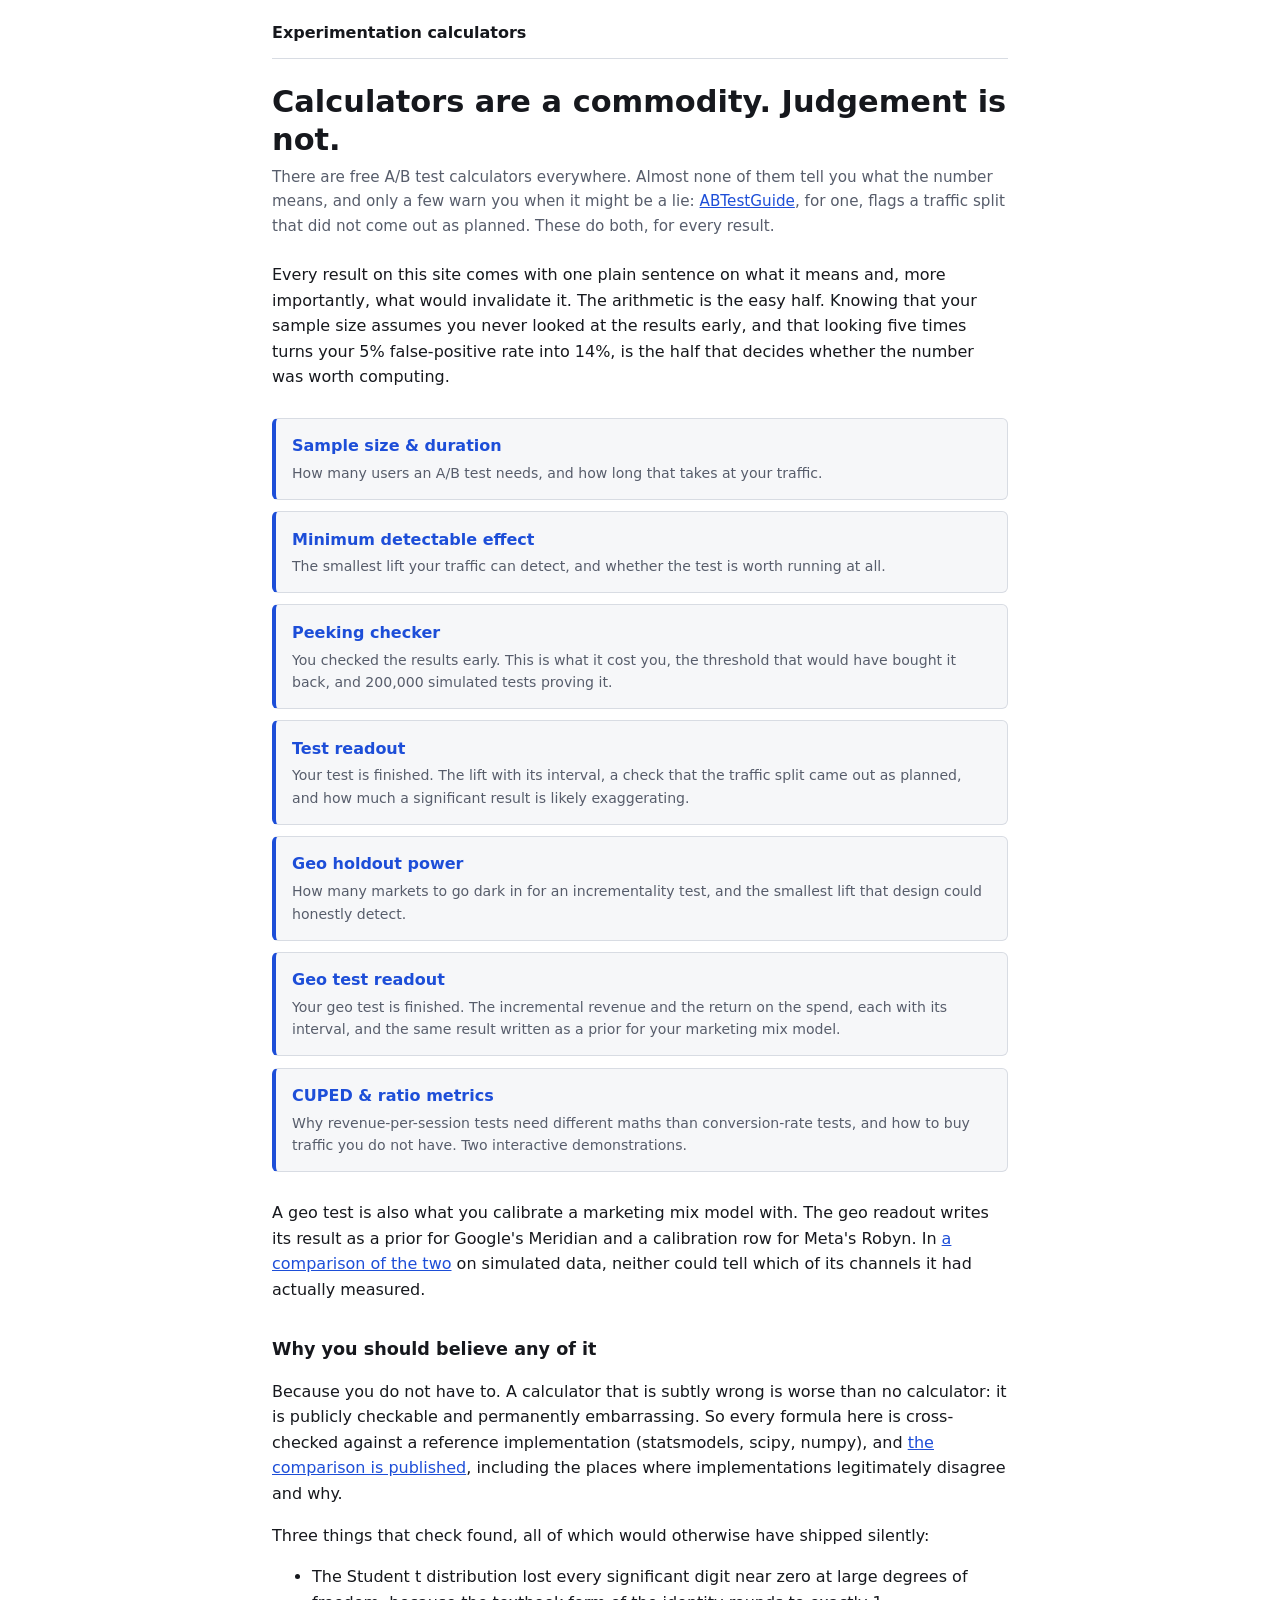
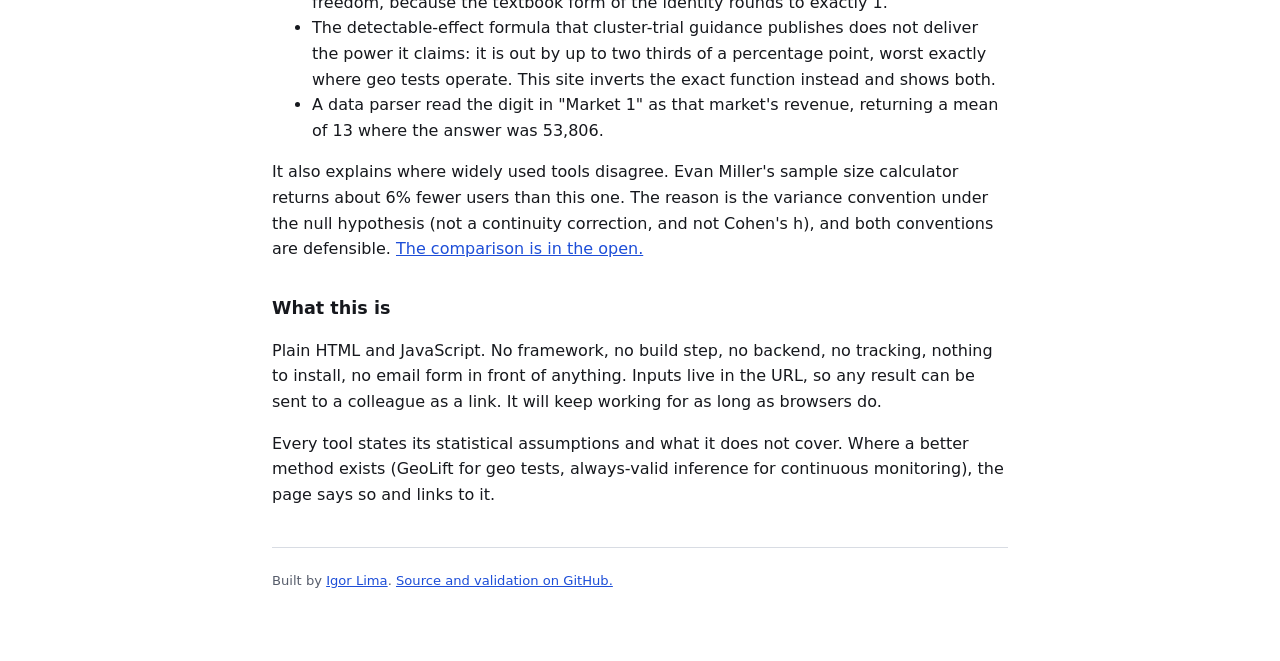
==== commit dd5e9855: "feat: 'Hand it to your MMM' on the geo readout, conversions with a value per conversion, MMM article" ====
--- a/index.html
+++ b/index.html
@@ -81,8 +81,8 @@
     <a class="tool-card" href="tools/geo-readout.html">
       <span class="tool-name">Geo test readout</span>
       <span class="tool-desc">Your geo test is finished. The incremental
-      revenue and the return on the spend, each with its interval, from the
-      same model the test was designed with.</span>
+      revenue and the return on the spend, each with its interval, and the
+      same result written as a prior for your marketing mix model.</span>
     </a>
 
     <a class="tool-card" href="tools/cuped.html">
@@ -92,6 +92,13 @@
       have. Two interactive demonstrations.</span>
     </a>
   </nav>
+
+  <p>A geo test is also what you calibrate a marketing mix model with. The geo
+  readout writes its result as a prior for Google's Meridian and a calibration
+  row for Meta's Robyn. In
+  <a href="https://github.com/IgorLima-py/mmm-meridian-vs-robyn/blob/main/article/meridian-vs-robyn.md">a
+  comparison of the two</a> on simulated data, neither could tell which of its
+  channels it had actually measured.</p>
 
   <h2>Why you should believe any of it</h2>
 
--- a/assets/style.css
+++ b/assets/style.css
@@ -134,6 +134,15 @@
   width: 100%;
 }
 
+/* Pasted data inside the input card is a table: monospace keeps its columns
+ * lined up, and the smaller size fits a market name and two figures on a
+ * phone. */
+.fields textarea {
+  font-family: var(--mono);
+  font-size: 0.8rem;
+  line-height: 1.5;
+}
+
 .field input:focus,
 .field select:focus,
 textarea:focus {
@@ -195,6 +204,30 @@
 
 .result-cell .result-value { font-size: 1.4rem; }
 
+/* Four figures that read as two pairs: two columns at every width. */
+.result-grid.pairs { grid-template-columns: repeat(2, 1fr); }
+
+/* A field the page shows only for some inputs: display: flex on .field would
+ * otherwise beat the hidden attribute. */
+.field[hidden] { display: none; }
+
+/* ---------- code to copy into another tool (the geo readout's MMM section) ---------- */
+
+.snippet {
+  margin: 0.8rem 0 0.4rem;
+  padding: 0.8rem 1rem;
+  overflow-x: auto;
+  background: var(--surface);
+  border: 1px solid var(--border);
+  border-radius: 6px;
+  font-size: 0.75rem;
+  line-height: 1.5;
+}
+
+.snippet code { font-size: inherit; overflow-wrap: normal; white-space: pre; }
+
+.snippet-note { font-size: 0.8rem; color: var(--text-soft); }
+
 /* ---------- the judgement sentence: the actual product ---------- */
 
 .judgement {
